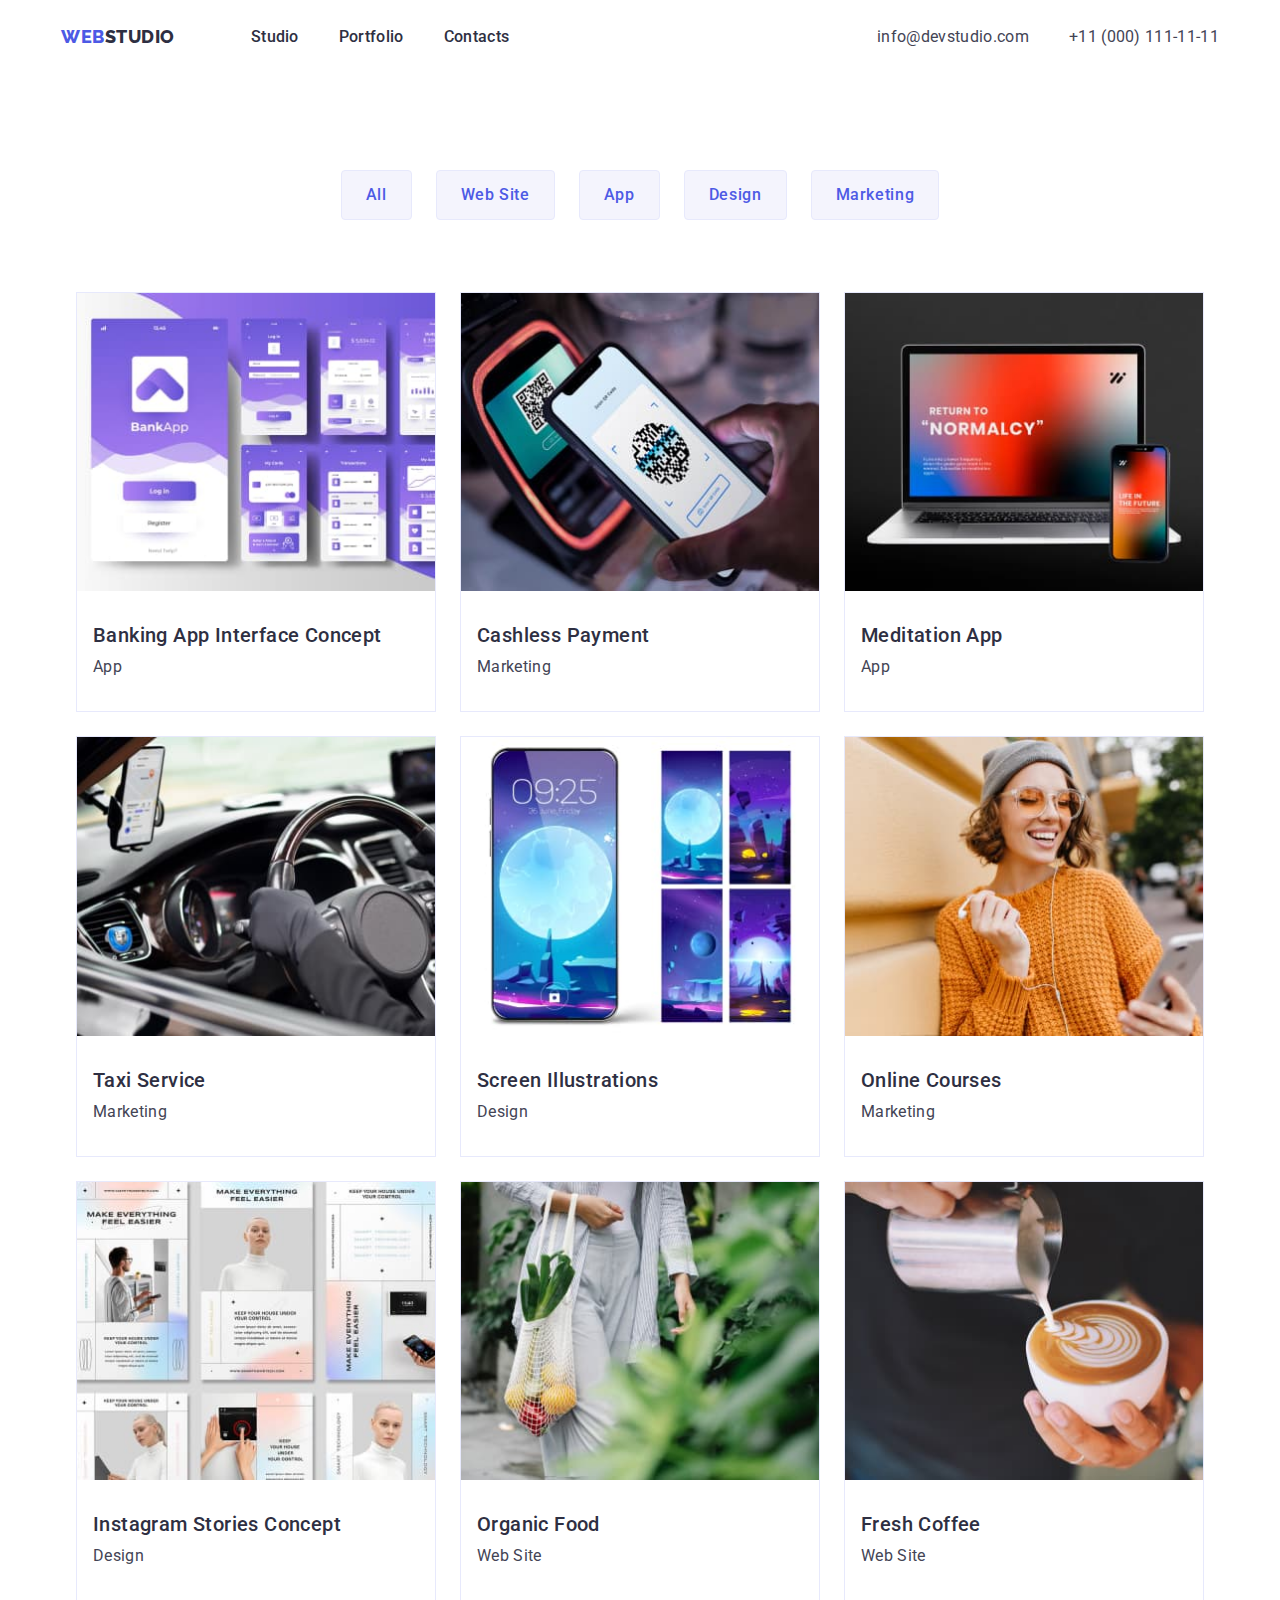
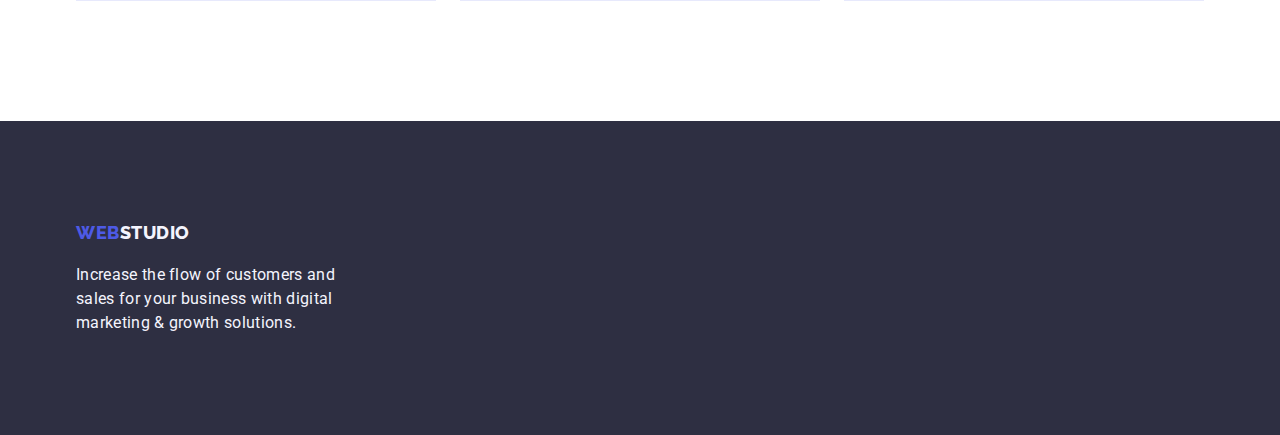
==== portfolio.html @ cd21ea45 "added 3rd task" ====
<!DOCTYPE html>
<html lang="en">
  <head>
    <meta charset="UTF-8" />
    <meta name="viewport" content="width=device-width, initial-scale=1.0" />
    <title>Portfolio</title>
    <link rel="stylesheet" href="./css/styles.css" />
    <link rel="preconnect" href="https://fonts.googleapis.com" />
    <link rel="preconnect" href="https://fonts.gstatic.com" crossorigin />
    <link
      href="https://fonts.googleapis.com/css2?family=Raleway:wght@800&family=Roboto:wght@400;500;700&display=swap"
      rel="stylesheet"
    />
  </head>
  <body>
    <header>
      <div class="container header-container">
        <nav class="nav-menu">
          <a class="nav-menu__logo link" href="./index.html"
            >Web<span class="nav-menu__logo__accent">Studio</span></a
          >
          <ul class="nav-menu__list list">
            <li class="nav-menu__item">
              <a class="nav-menu__link link" href="./index.html">Studio</a>
            </li>
            <li class="nav-menu__item">
              <a class="nav-menu__link link" href="./portfolio.html"
                >Portfolio</a
              >
            </li>
            <li class="nav-menu__item">
              <a class="nav-menu__link link" href="">Contacts</a>
            </li>
          </ul>
        </nav>
        <address class="contacts">
          <ul class="contacts__list list">
            <li class="contacts__item">
              <a class="contacts__link link" href="mailto:info@devstudio.com"
                >info@devstudio.com</a
              >
            </li>
            <li class="contacts__item">
              <a class="contacts__link link" href="tel:+110001111111"
                >+11 (000) 111-11-11</a
              >
            </li>
          </ul>
        </address>
      </div>
    </header>
    <main>
      <section class="projects-section">
        <div class="container">
          <h1 class="visually-hidden">Our Projects</h1>
          <ul class="filter__list list">
            <li class="filter__item">
              <button class="filter__btn" type="button">All</button>
            </li>
            <li class="filter__item">
              <button class="filter__btn" type="button">Web Site</button>
            </li>
            <li class="filter__item">
              <button class="filter__btn" type="button">App</button>
            </li>
            <li class="filter__item">
              <button class="filter__btn" type="button">Design</button>
            </li>
            <li class="filter__item">
              <button class="filter__btn" type="button">Marketing</button>
            </li>
          </ul>

          <ul class="examples__list list">
            <li class="examples__item">
              <a href="" class="link">
                <img
                  src="./images/example-1-comp.jpeg"
                  alt="example-one"
                  width="360"
                  class="examples__img"
                />
                <h2 class="examples__title">Banking App Interface Concept</h2>
                <p class="examples__subtitle">App</p>
              </a>
            </li>
            <li class="examples__item">
              <a href="" class="link">
                <img
                  src="./images/example-2-comp.jpeg"
                  alt="example-two"
                  width="360"
                  class="examples__img"
                />
                <h2 class="examples__title">Cashless Payment</h2>
                <p class="examples__subtitle">Marketing</p>
              </a>
            </li>
            <li class="examples__item">
              <a href="" class="link">
                <img
                  src="./images/example-3-comp.jpeg"
                  alt="example-three"
                  width="360"
                  class="examples__img"
                />
                <h2 class="examples__title">Meditation App</h2>
                <p class="examples__subtitle">App</p>
              </a>
            </li>
            <li class="examples__item">
              <a href="" class="link">
                <img
                  src="./images/example-4-comp.jpeg"
                  alt="example-four"
                  width="360"
                  class="examples__img"
                />
                <h2 class="examples__title">Taxi Service</h2>
                <p class="examples__subtitle">Marketing</p>
              </a>
            </li>
            <li class="examples__item">
              <a href="" class="link">
                <img
                  src="./images/example-5-comp.jpeg"
                  alt="example-five"
                  width="360"
                  class="examples__img"
                />
                <h2 class="examples__title">Screen Illustrations</h2>
                <p class="examples__subtitle">Design</p>
              </a>
            </li>
            <li class="examples__item">
              <a href="" class="link">
                <img
                  src="./images/example-6-comp.jpeg"
                  alt="example-six"
                  width="360"
                  class="examples__img"
                />
                <h2 class="examples__title">Online Courses</h2>
                <p class="examples__subtitle">Marketing</p>
              </a>
            </li>
            <li class="examples__item">
              <a href="" class="link">
                <img
                  src="./images/example-7-comp.jpeg"
                  alt="example-seven"
                  width="360"
                  class="examples__img"
                />
                <h2 class="examples__title">Instagram Stories Concept</h2>
                <p class="examples__subtitle">Design</p>
              </a>
            </li>
            <li class="examples__item">
              <a href="" class="link">
                <img
                  src="./images/example-8-comp.jpeg"
                  alt="example-eight"
                  width="360"
                  class="examples__img"
                />
                <h2 class="examples__title">Organic Food</h2>
                <p class="examples__subtitle">Web Site</p>
              </a>
            </li>
            <li class="examples__item">
              <a href="" class="link">
                <img
                  src="./images/example-9-comp.jpeg"
                  alt=" example-nine"
                  width="360"
                  class="examples__img"
                />
                <h2 class="examples__title">Fresh Coffee</h2>
                <p class="examples__subtitle">Web Site</p>
              </a>
            </li>
          </ul>
        </div>
      </section>
    </main>
    <footer class="footer-container">
      <div class="container">
        <a class="nav-menu__logo link" href="./index.html"
          >Web<span class="nav-menu__logo__accent footer-ver">Studio</span></a
        >
        <p class="footer-text">
          Increase the flow of customers and sales for your business with
          digital marketing & growth solutions.
        </p>
      </div>
    </footer>
  </body>
</html>
---- css/styles.css ----
:root {
  /* text styles */
  --main-font-family: Roboto, sans-serif;
  --main-font-size: 16px;
  --main-font-weight: 400;
  --main-line-height: 1.5;
  --main-letter-spacing: 2%;

  /* colors  */
  --pressed-state: #404bbf;
  --primary-brand: #4d5ae5;
  --text: #434455;
  --subtle-text: #8e8f99;
  --dark: #2e2f42;
  --success: #31d0aa;
  --accent: #e7e9fc;
  --light: #f4f4fd;
  --white-background: #ffffff;
  --modal-background: #fcfcfc;
}

body {
  font-family: Roboto, sans-serif;
  font-style: normal;
  font-size: var(--main-font-size);
  font-weight: var(--main-font-weight);
  line-height: var(--main-line-height);
  letter-spacing: var(--main-letter-spacing);
  color: #434455;
  background-color: var(--white-background);
  margin: 0;
  display: flex;
  flex-direction: column;
}

main {
  flex-grow: 1;
}

*,
*::before,
*::after {
  box-sizing: border-box;
}

h1,
h2,
h3,
h4,
h5,
h6,
p {
  margin-top: 0;
  margin-bottom: 0;
}

img {
  display: block;
  max-width: 100%;
}

ol,
ul {
  margin-top: 0;
  margin-bottom: 0;
  padding-left: 0;
  list-style: none;
}

button {
  cursor: pointer;
  border: none;
}

.link {
  text-decoration: none;
}

.list {
  list-style: none;
}

.visually-hidden {
  position: absolute;
  width: 1px;
  height: 1px;
  margin: -1px;
  border: 0;
  padding: 0;
  white-space: nowrap;
  clip-path: inset(100%);
  clip: rect(0 0 0 0);
  overflow: hidden;
}

.container {
  width: 1158px;
  margin: 0 auto;
  padding-left: 15px;
  padding-right: 15px;
}

/* -------------------HEADER--------------------- */

.header-container {
  display: flex;
  justify-content: space-between;
  padding: 25px 0;
}
.nav-menu {
  display: flex;
  align-items: center;
}
.nav-menu__logo {
  margin-right: 76px;

  font-family: Raleway, sans-serif;
  font-size: 18px;
  font-weight: 800;
  line-height: 1.17;
  letter-spacing: 0.54px;
  text-transform: uppercase;
  color: var(--primary-brand);
}

.nav-menu__logo__accent {
  color: var(--dark, #2e2f42);
}

.nav-menu__logo__accent.footer-ver {
  color: var(--light, #f4f4fd);
}

.nav-menu__list {
  display: flex;
  align-items: center;
  gap: 40px;
}

.nav-menu__item {
  font-size: 16px;
  font-weight: 500;
  line-height: 1.5;
  letter-spacing: 0.02em;
  color: var(--dark);
}

.nav-menu__item .nav-menu__link:hover,
.nav-menu__item .nav-menu__link:focus {
  color: var(--pressed-state);
}

.nav-menu__link {
  color: var(--dark);
}

.contacts {
  font-style: normal;
}
.contacts__list {
  display: flex;
  justify-content: space-between;
  gap: 40px;
}

.contacts__link {
  letter-spacing: 0.02em;
  color: var(--text);
  font-style: normal;
}

.contacts__link:hover,
.contacts__link:focus {
  color: var(--pressed-state);
}

/* ----------------------STUDIO------------------ */

.hero {
  padding-top: 188px;
  padding-bottom: 188px;
  background-color: var(--dark);
}

.hero-container {
}

.hero__title {
  max-width: 496px;
  margin-left: auto;
  margin-right: auto;
  margin-bottom: 48px;

  text-align: center;
  font-size: 56px;
  font-weight: 700;
  line-height: 1.07;
  letter-spacing: 1.12px;
  color: var(--white-background);
}

.hero__btn {
  display: block;
  margin: 0 auto;
  font-family: Roboto, sans-serif;
  font-weight: 500;
  font-size: 16px;
  line-height: 1.5;
  letter-spacing: 0.04em;
  padding-top: 16px;
  padding-bottom: 16px;
  padding-left: 32px;
  padding-right: 32px;
  color: var(--white-background);
  background-color: var(--primary-brand);
  border-radius: 4px;
  box-shadow: 0px 4px 4px 0px rgba(0, 0, 0, 0.15);
}

.hero__btn:hover,
.hero__btn:focus {
  background-color: var(--pressed-state);
}

.features {
  padding-top: 120px;
  padding-bottom: 120px;
}

.features__list {
  display: flex;
  justify-content: space-between;
  gap: 24px;
}

.features__title {
  margin-bottom: 8px;
  font-size: 20px;
  font-style: normal;
  font-weight: 500;
  line-height: 1.2;
  letter-spacing: 0.4px;
  color: var(--dark);
}

.features__text {
  letter-spacing: 0.02em;
}

.section-title {
  text-align: center;
  font-size: 36px;
  font-style: normal;
  font-weight: 700;
  line-height: 1.11;
  letter-spacing: 0.72px;
  text-transform: capitalize;
  color: var(--dark);
}

.gallery {
  background-color: var(--white-background);
  padding-bottom: 120px;
}

/* .gallery-container {
  background-color: inherit;
} */

.gallery__title {
  margin-bottom: 72px;
}

.gallery__list {
  display: flex;
  justify-content: space-between;
  gap: 24px;
}

.gallery__item {
  background-color: #ffffff;
}
.team {
  background-color: #f4f4fd;
  padding-top: 120px;
  padding-bottom: 120px;
}

.team__title {
  margin-bottom: 72px;
}

.team__list {
  display: flex;
  justify-content: space-between;
  gap: 24px;
}

.team__item {
  background-color: #ffffff;
  border-radius: 0px 0px 4px 4px;

  box-shadow: 0px 2px 1px 0px rgba(46, 47, 66, 0.08),
    0px 1px 1px 0px rgba(46, 47, 66, 0.16),
    0px 1px 6px 0px rgba(46, 47, 66, 0.08);
}

.team__img {
  margin-bottom: 32px;
}

.team__text {
  text-align: center;
  letter-spacing: 0.02em;
  margin-bottom: 32px;
}

.team__name {
  text-align: center;
  font-size: 20px;
  font-style: normal;
  font-weight: 500;
  line-height: 1.2;
  letter-spacing: 0.02em;

  color: var(--dark);
}

/* ----------------PORTFOLIO------------------------ */

.projects-section {
  padding-top: 96px;
  padding-bottom: 120px;
}
.filter__list {
  margin-bottom: 72px;
  display: flex;
  justify-content: center;
  gap: 24px;
}

.filter__btn {
  font-family: Roboto, sans-serif;
  font-size: 16px;
  line-height: 1.5;
  letter-spacing: 0.04em;
  font-weight: 500;
  color: var(--primary-brand);
  padding-top: 12px;
  padding-bottom: 12px;
  padding-left: 24px;
  padding-right: 24px;
  border: 1px solid var(--accent);
  background: var(--light);

  border-radius: 4px;
}

.filter__btn:hover,
.filter__btn:focus,
.filter__btn:active {
  color: var(--white-background);
  background-color: var(--pressed-state);
}

.examples__item {
  width: calc((100% - 48px) / 3);
  border: 1px solid var(--cornflower, #e7e9fc);
}

.examples__list {
  display: flex;
  flex-wrap: wrap;
  gap: 24px;
}
.examples__img {
  margin-bottom: 32px;
}

.examples__title {
  font-size: 20px;
  font-weight: 500;
  letter-spacing: 0.4px;
  color: var(--dark);
  line-height: 1.2;
  letter-spacing: 0.02em;
  padding-left: 16px;
  margin-bottom: 8px;
}

.examples__subtitle {
  padding-left: 16px;
  letter-spacing: 0.02em;
  color: var(--text, #434455);
  margin-bottom: 32px;
}

/* ------------------FOOTER---------------- */

.footer-container {
  color: var(--light);
  padding-top: 101px;
  padding-bottom: 100px;
}

.footer-text {
  color: var(--light);
  letter-spacing: 0.02em;
  width: 264px;
  margin-top: 17.5px;
}

.footer-container {
  background-color: var(--dark);
}
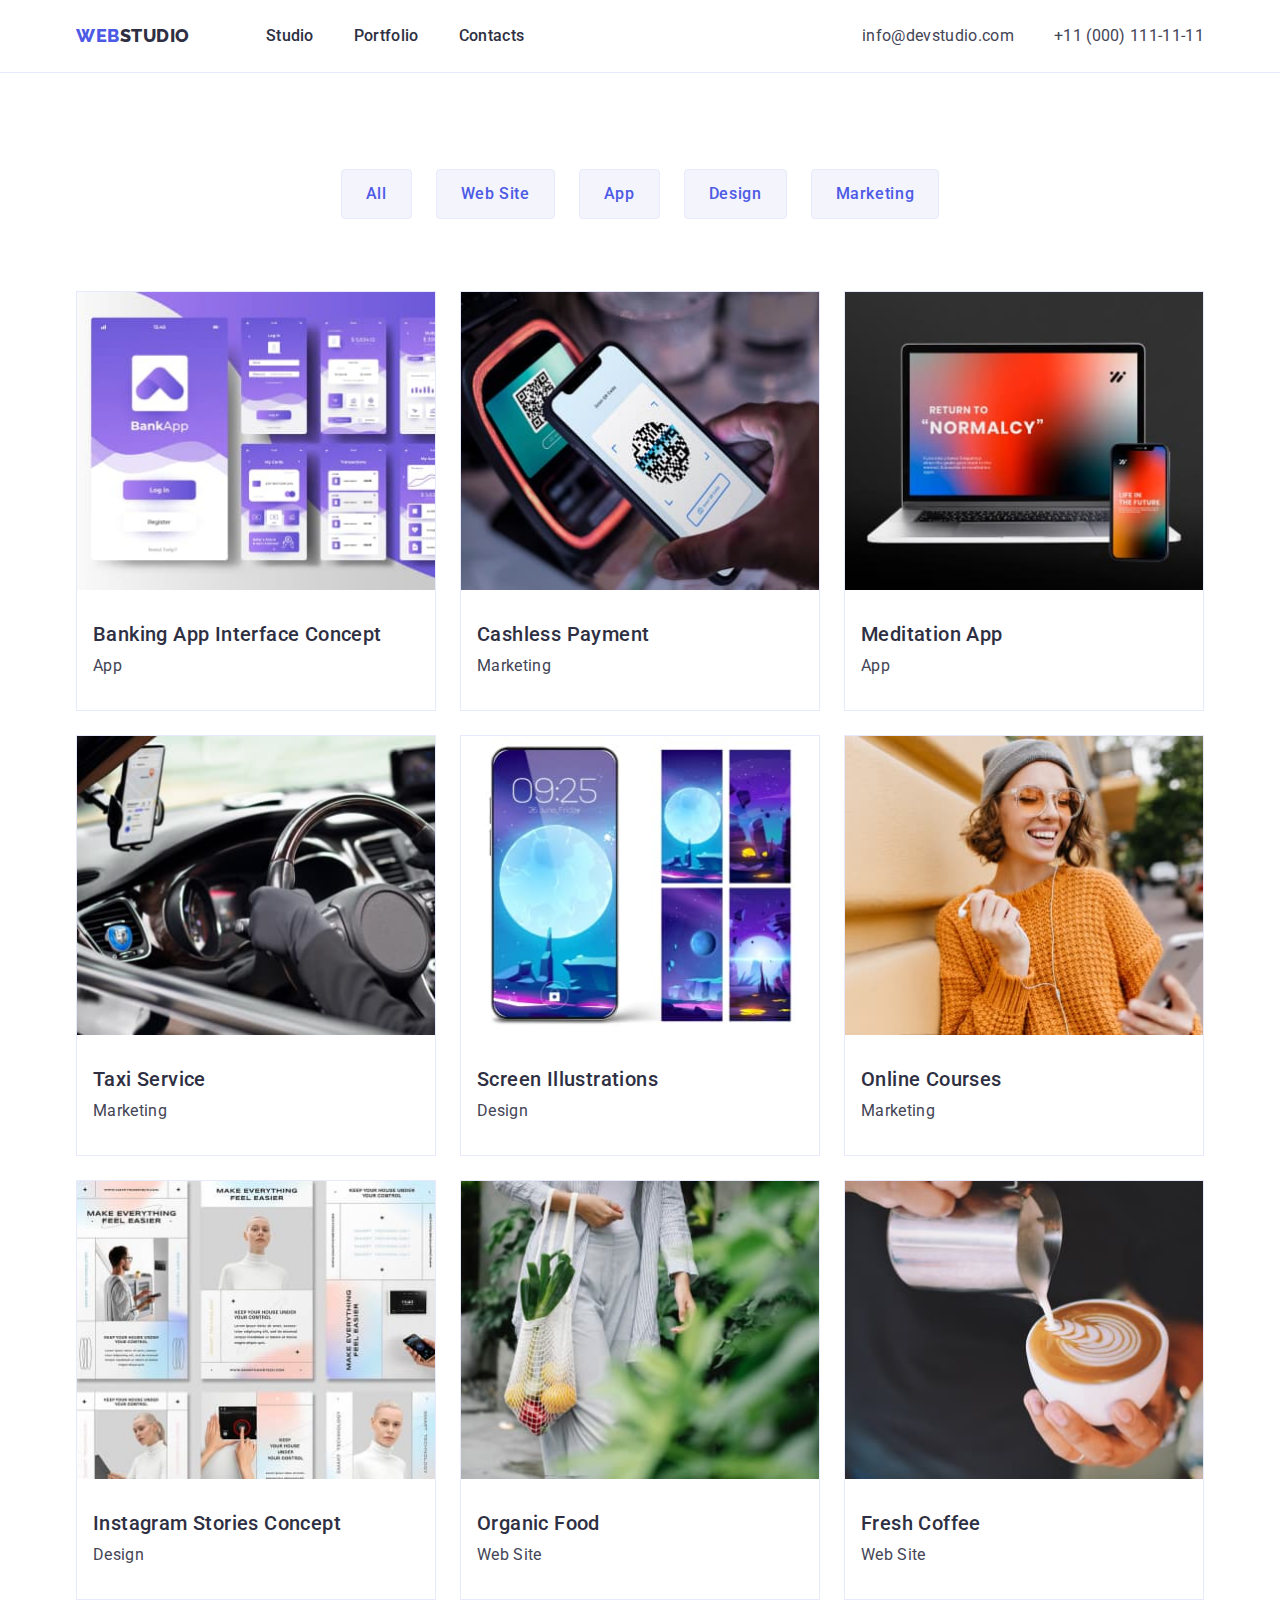
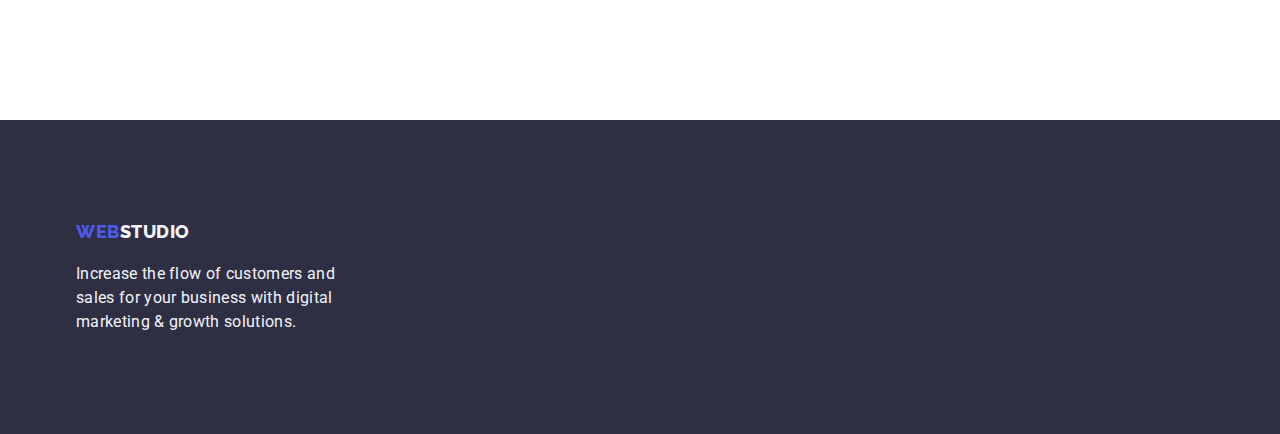
==== commit 63ffdead: "header fix" ====
--- a/portfolio.html
+++ b/portfolio.html
@@ -4,6 +4,13 @@
     <meta charset="UTF-8" />
     <meta name="viewport" content="width=device-width, initial-scale=1.0" />
     <title>Portfolio</title>
+    <link
+      rel="stylesheet"
+      href="https://cdnjs.cloudflare.com/ajax/libs/modern-normalize/2.0.0/modern-normalize.css"
+      integrity="sha512-gA2Bvu0/hw4oj0Lp8ZHjK+o3S4BE5m8d/wNVy6ktKLhHKPpWLQwv9ixzuWirWOakoJqlBdePq2NhoCaUOQ5npQ=="
+      crossorigin="anonymous"
+      referrerpolicy="no-referrer"
+    />
     <link rel="stylesheet" href="./css/styles.css" />
     <link rel="preconnect" href="https://fonts.googleapis.com" />
     <link rel="preconnect" href="https://fonts.gstatic.com" crossorigin />
@@ -13,7 +20,7 @@
     />
   </head>
   <body>
-    <header>
+    <header class="header-wrapper">
       <div class="container header-container">
         <nav class="nav-menu">
           <a class="nav-menu__logo link" href="./index.html"
--- a/css/styles.css
+++ b/css/styles.css
@@ -101,11 +101,13 @@
 }
 
 /* -------------------HEADER--------------------- */
-
+.header-wrapper {
+  border-bottom: 1px solid #e7e9fc;
+}
 .header-container {
   display: flex;
   justify-content: space-between;
-  padding: 25px 0;
+  padding: 24px 15px;
 }
 .nav-menu {
   display: flex;
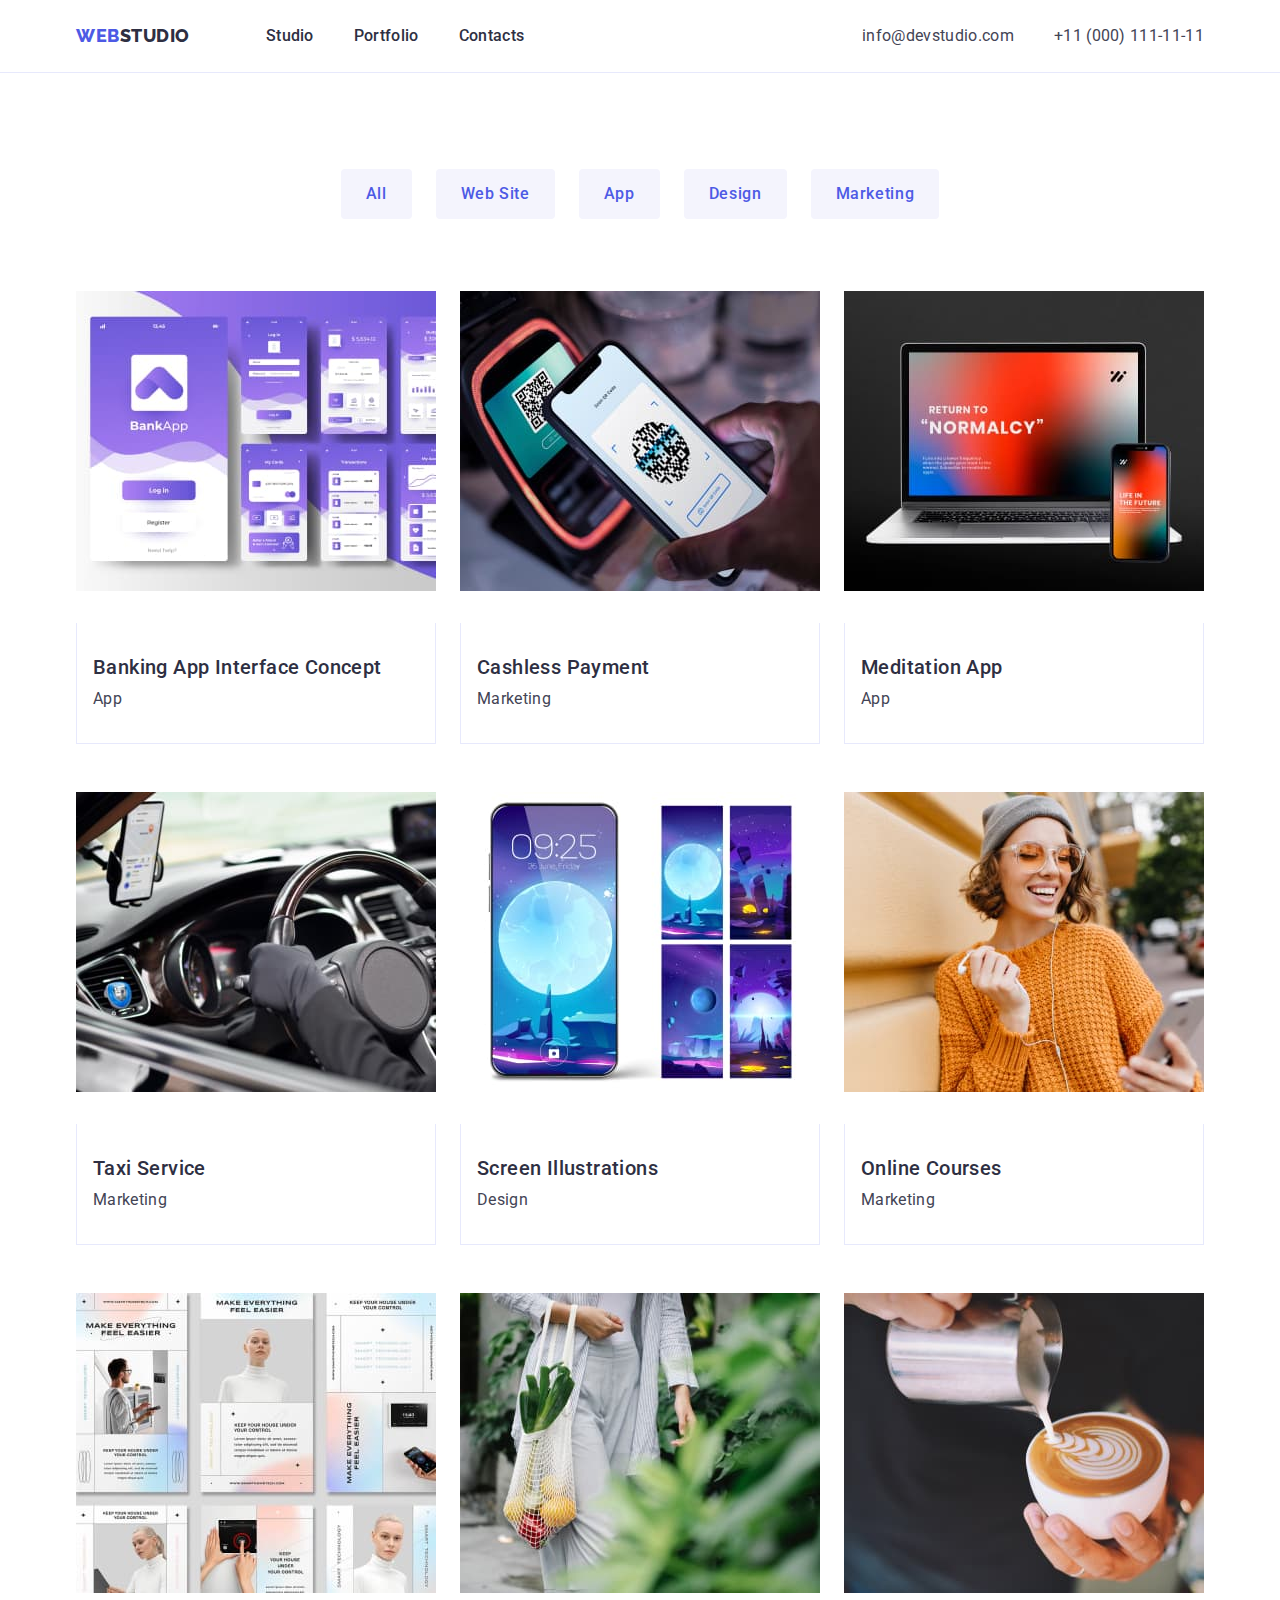
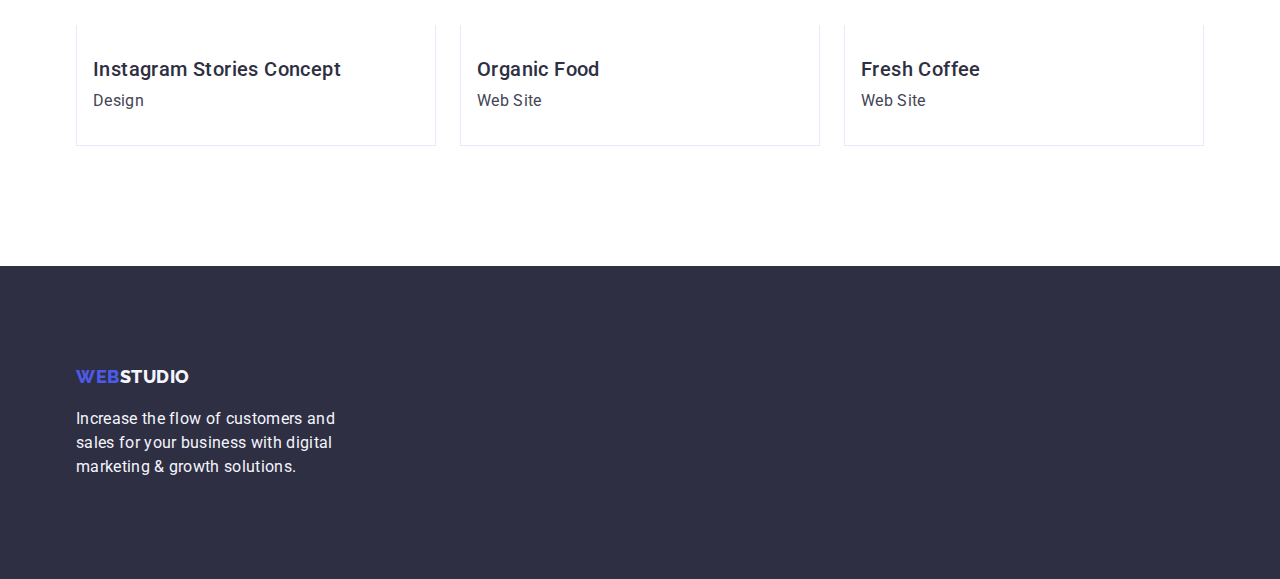
==== commit 5a2296a3: "fix" ====
--- a/portfolio.html
+++ b/portfolio.html
@@ -6,8 +6,8 @@
     <title>Portfolio</title>
     <link
       rel="stylesheet"
-      href="https://cdnjs.cloudflare.com/ajax/libs/modern-normalize/2.0.0/modern-normalize.css"
-      integrity="sha512-gA2Bvu0/hw4oj0Lp8ZHjK+o3S4BE5m8d/wNVy6ktKLhHKPpWLQwv9ixzuWirWOakoJqlBdePq2NhoCaUOQ5npQ=="
+      href="https://cdnjs.cloudflare.com/ajax/libs/modern-normalize/2.0.0/modern-normalize.min.css"
+      integrity="sha512-4xo8blKMVCiXpTaLzQSLSw3KFOVPWhm/TRtuPVc4WG6kUgjH6J03IBuG7JZPkcWMxJ5huwaBpOpnwYElP/m6wg=="
       crossorigin="anonymous"
       referrerpolicy="no-referrer"
     />
@@ -87,8 +87,10 @@
                   width="360"
                   class="examples__img"
                 />
-                <h2 class="examples__title">Banking App Interface Concept</h2>
-                <p class="examples__subtitle">App</p>
+                <div class="examples__data">
+                  <h2 class="examples__title">Banking App Interface Concept</h2>
+                  <p class="examples__subtitle">App</p>
+                </div>
               </a>
             </li>
             <li class="examples__item">
@@ -99,8 +101,10 @@
                   width="360"
                   class="examples__img"
                 />
-                <h2 class="examples__title">Cashless Payment</h2>
-                <p class="examples__subtitle">Marketing</p>
+                <div class="examples__data">
+                  <h2 class="examples__title">Cashless Payment</h2>
+                  <p class="examples__subtitle">Marketing</p>
+                </div>
               </a>
             </li>
             <li class="examples__item">
@@ -111,8 +115,10 @@
                   width="360"
                   class="examples__img"
                 />
-                <h2 class="examples__title">Meditation App</h2>
-                <p class="examples__subtitle">App</p>
+                <div class="examples__data">
+                  <h2 class="examples__title">Meditation App</h2>
+                  <p class="examples__subtitle">App</p>
+                </div>
               </a>
             </li>
             <li class="examples__item">
@@ -123,8 +129,10 @@
                   width="360"
                   class="examples__img"
                 />
-                <h2 class="examples__title">Taxi Service</h2>
-                <p class="examples__subtitle">Marketing</p>
+                <div class="examples__data">
+                  <h2 class="examples__title">Taxi Service</h2>
+                  <p class="examples__subtitle">Marketing</p>
+                </div>
               </a>
             </li>
             <li class="examples__item">
@@ -135,8 +143,10 @@
                   width="360"
                   class="examples__img"
                 />
-                <h2 class="examples__title">Screen Illustrations</h2>
-                <p class="examples__subtitle">Design</p>
+                <div class="examples__data">
+                  <h2 class="examples__title">Screen Illustrations</h2>
+                  <p class="examples__subtitle">Design</p>
+                </div>
               </a>
             </li>
             <li class="examples__item">
@@ -147,8 +157,10 @@
                   width="360"
                   class="examples__img"
                 />
-                <h2 class="examples__title">Online Courses</h2>
-                <p class="examples__subtitle">Marketing</p>
+                <div class="examples__data">
+                  <h2 class="examples__title">Online Courses</h2>
+                  <p class="examples__subtitle">Marketing</p>
+                </div>
               </a>
             </li>
             <li class="examples__item">
@@ -159,8 +171,10 @@
                   width="360"
                   class="examples__img"
                 />
-                <h2 class="examples__title">Instagram Stories Concept</h2>
-                <p class="examples__subtitle">Design</p>
+                <div class="examples__data">
+                  <h2 class="examples__title">Instagram Stories Concept</h2>
+                  <p class="examples__subtitle">Design</p>
+                </div>
               </a>
             </li>
             <li class="examples__item">
@@ -171,8 +185,10 @@
                   width="360"
                   class="examples__img"
                 />
-                <h2 class="examples__title">Organic Food</h2>
-                <p class="examples__subtitle">Web Site</p>
+                <div class="examples__data">
+                  <h2 class="examples__title">Organic Food</h2>
+                  <p class="examples__subtitle">Web Site</p>
+                </div>
               </a>
             </li>
             <li class="examples__item">
@@ -183,8 +199,10 @@
                   width="360"
                   class="examples__img"
                 />
-                <h2 class="examples__title">Fresh Coffee</h2>
-                <p class="examples__subtitle">Web Site</p>
+                <div class="examples__data">
+                  <h2 class="examples__title">Fresh Coffee</h2>
+                  <p class="examples__subtitle">Web Site</p>
+                </div>
               </a>
             </li>
           </ul>
--- a/css/styles.css
+++ b/css/styles.css
@@ -107,7 +107,7 @@
 .header-container {
   display: flex;
   justify-content: space-between;
-  padding: 24px 15px;
+  align-items: center;
 }
 .nav-menu {
   display: flex;
@@ -115,6 +115,7 @@
 }
 .nav-menu__logo {
   margin-right: 76px;
+  display: inline-block;
 
   font-family: Raleway, sans-serif;
   font-size: 18px;
@@ -153,6 +154,8 @@
 }
 
 .nav-menu__link {
+  display: block;
+  padding: 24px 0;
   color: var(--dark);
 }
 
@@ -217,6 +220,7 @@
   background-color: var(--primary-brand);
   border-radius: 4px;
   box-shadow: 0px 4px 4px 0px rgba(0, 0, 0, 0.15);
+  min-width: 169px;
 }
 
 .hero__btn:hover,
@@ -227,6 +231,10 @@
 .features {
   padding-top: 120px;
   padding-bottom: 120px;
+}
+
+.features__item {
+  width: calc((100% - 72px) / 4);
 }
 
 .features__list {
@@ -307,14 +315,14 @@
     0px 1px 6px 0px rgba(46, 47, 66, 0.08);
 }
 
-.team__img {
-  margin-bottom: 32px;
+.team__data-wrapper {
+  padding-top: 32px;
+  padding-bottom: 32px;
 }
 
 .team__text {
   text-align: center;
   letter-spacing: 0.02em;
-  margin-bottom: 32px;
 }
 
 .team__name {
@@ -324,6 +332,7 @@
   font-weight: 500;
   line-height: 1.2;
   letter-spacing: 0.02em;
+  margin-bottom: 8px;
 
   color: var(--dark);
 }
@@ -352,7 +361,7 @@
   padding-bottom: 12px;
   padding-left: 24px;
   padding-right: 24px;
-  border: 1px solid var(--accent);
+  border: 1px solid transparent;
   background: var(--light);
 
   border-radius: 4px;
@@ -367,13 +376,19 @@
 
 .examples__item {
   width: calc((100% - 48px) / 3);
-  border: 1px solid var(--cornflower, #e7e9fc);
 }
 
 .examples__list {
   display: flex;
   flex-wrap: wrap;
-  gap: 24px;
+  column-gap: 24px;
+  row-gap: 48px;
+}
+
+.examples__data {
+  padding: 32px 16px;
+  border: 1px solid #e7e9fc;
+  border-top: none;
 }
 .examples__img {
   margin-bottom: 32px;
@@ -386,22 +401,20 @@
   color: var(--dark);
   line-height: 1.2;
   letter-spacing: 0.02em;
-  padding-left: 16px;
+
   margin-bottom: 8px;
 }
 
 .examples__subtitle {
-  padding-left: 16px;
   letter-spacing: 0.02em;
   color: var(--text, #434455);
-  margin-bottom: 32px;
 }
 
 /* ------------------FOOTER---------------- */
 
 .footer-container {
   color: var(--light);
-  padding-top: 101px;
+  padding-top: 100px;
   padding-bottom: 100px;
 }
 
